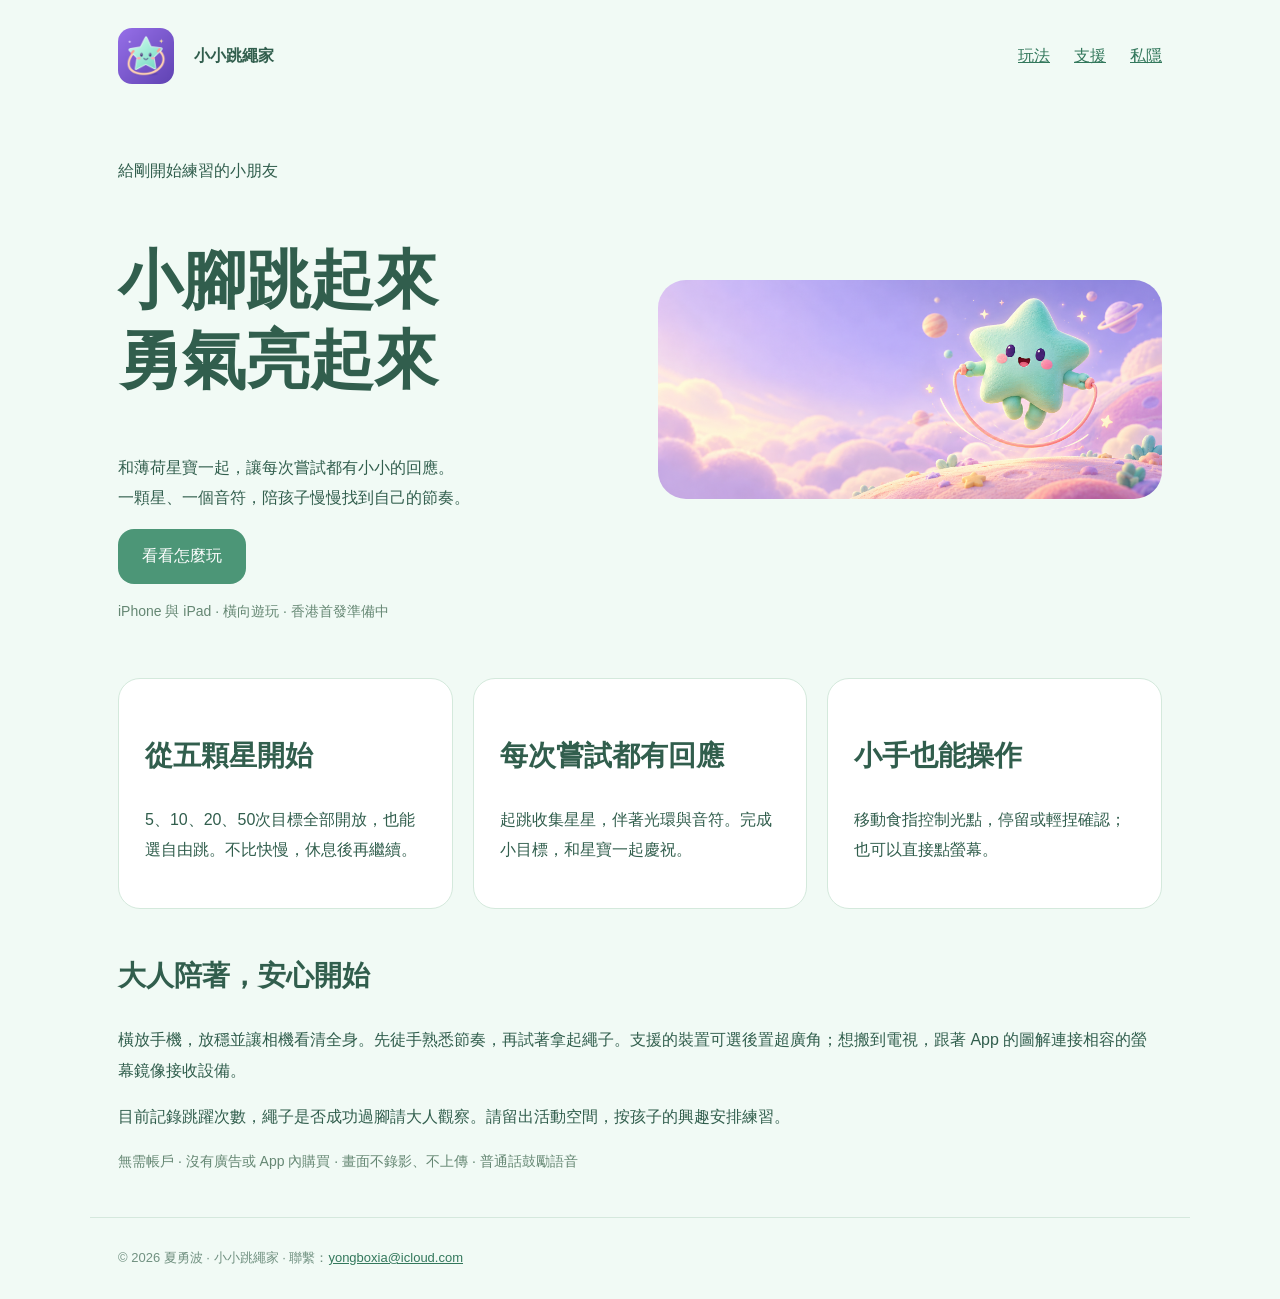
==== little-rope/index.html @ 7f932d9f "Add Little Rope Skipper product, support and privacy pages" ====
<!doctype html><html lang="zh-Hant-HK"><meta charset="utf-8"><meta name="viewport" content="width=device-width,initial-scale=1"><title>把學跳繩變成小冒險 · 小小跳繩家</title><meta name="description" content="用星星、音樂和小驚喜，陪孩子開始練習跳繩。"><link rel="stylesheet" href="style.css"><header><img src="assets/icon.png" alt="薄荷星寶"><strong>小小跳繩家</strong><nav><a href="index.html">玩法</a><a href="support.html">支援</a><a href="privacy.html">私隱</a></nav></header><main><section class="hero"><div><p>給剛開始練習的小朋友</p><h1>小腳跳起來<br>勇氣亮起來</h1><p>和薄荷星寶一起，讓每次嘗試都有小小的回應。<br>一顆星、一個音符，陪孩子慢慢找到自己的節奏。</p><a class="cta" href="#play">看看怎麼玩</a><p class="note">iPhone 與 iPad · 橫向遊玩 · 香港首發準備中</p></div><img src="assets/play-world.png" alt="薄荷星寶開心跳繩的原創宣傳插畫"></section><section class="grid" id="play"><div class="card"><h2>從五顆星開始</h2><p>5、10、20、50次目標全部開放，也能選自由跳。不比快慢，休息後再繼續。</p></div><div class="card"><h2>每次嘗試都有回應</h2><p>起跳收集星星，伴著光環與音符。完成小目標，和星寶一起慶祝。</p></div><div class="card"><h2>小手也能操作</h2><p>移動食指控制光點，停留或輕捏確認；也可以直接點螢幕。</p></div></section><section><h2>大人陪著，安心開始</h2><p>橫放手機，放穩並讓相機看清全身。先徒手熟悉節奏，再試著拿起繩子。支援的裝置可選後置超廣角；想搬到電視，跟著 App 的圖解連接相容的螢幕鏡像接收設備。</p><p>目前記錄跳躍次數，繩子是否成功過腳請大人觀察。請留出活動空間，按孩子的興趣安排練習。</p><p class="note">無需帳戶 · 沒有廣告或 App 內購買 · 畫面不錄影、不上傳 · 普通話鼓勵語音</p></section></main><footer>© 2026 夏勇波 · 小小跳繩家 · 聯繫：<a href="mailto:yongboxia@icloud.com">yongboxia@icloud.com</a></footer></html>
---- little-rope/style.css ----
*{box-sizing:border-box}body{margin:0;background:#f1faf5;color:#315e4d;font-family:-apple-system,BlinkMacSystemFont,'PingFang HK',sans-serif;line-height:1.9}header,main,footer{max-width:1100px;margin:auto;padding:28px}header{display:flex;gap:20px;align-items:center}header img{width:56px;border-radius:14px}nav{margin-left:auto;display:flex;gap:24px}a{color:#33785c}.hero{display:grid;grid-template-columns:1fr 1fr;align-items:center;gap:35px}h1{font-size:clamp(36px,5vw,64px);line-height:1.25}h2{font-size:28px}.hero img{width:100%;border-radius:28px}.cta{display:inline-block;background:#4c9677;color:#fff;padding:12px 24px;border-radius:16px;text-decoration:none}.grid{display:grid;grid-template-columns:repeat(3,1fr);gap:20px;margin:40px 0}.card{padding:26px;border:1px solid #d4e9dc;border-radius:22px;background:#fff}article{max-width:800px}footer{font-size:13px;color:#719181;border-top:1px solid #d5e8dd}.note{font-size:14px;color:#658773}@media(max-width:700px){.hero,.grid{grid-template-columns:1fr}nav{gap:12px;font-size:13px}header,main,footer{padding:20px}}
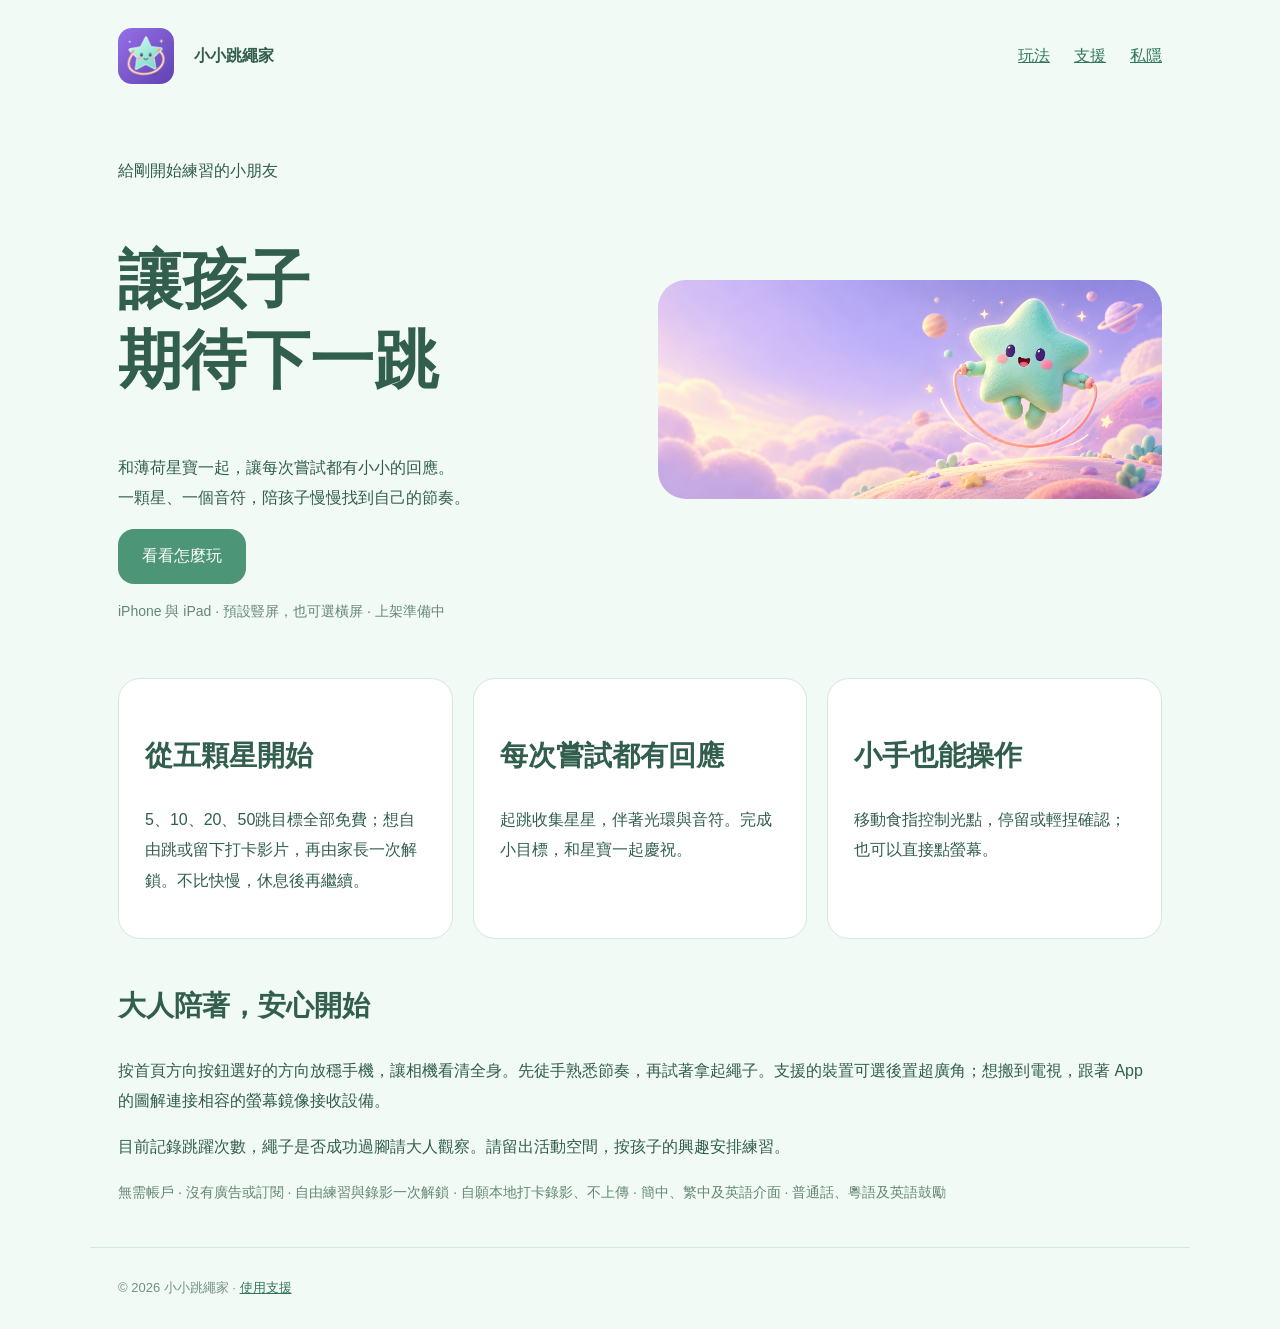
==== commit 80316dbf: "Update Little Rope Skipper free goals and optional video details" ====
--- a/little-rope/index.html
+++ b/little-rope/index.html
@@ -1 +1 @@
-<!doctype html><html lang="zh-Hant-HK"><meta charset="utf-8"><meta name="viewport" content="width=device-width,initial-scale=1"><title>把學跳繩變成小冒險 · 小小跳繩家</title><meta name="description" content="用星星、音樂和小驚喜，陪孩子開始練習跳繩。"><link rel="stylesheet" href="style.css"><header><img src="assets/icon.png" alt="薄荷星寶"><strong>小小跳繩家</strong><nav><a href="index.html">玩法</a><a href="support.html">支援</a><a href="privacy.html">私隱</a></nav></header><main><section class="hero"><div><p>給剛開始練習的小朋友</p><h1>小腳跳起來<br>勇氣亮起來</h1><p>和薄荷星寶一起，讓每次嘗試都有小小的回應。<br>一顆星、一個音符，陪孩子慢慢找到自己的節奏。</p><a class="cta" href="#play">看看怎麼玩</a><p class="note">iPhone 與 iPad · 橫向遊玩 · 香港首發準備中</p></div><img src="assets/play-world.png" alt="薄荷星寶開心跳繩的原創宣傳插畫"></section><section class="grid" id="play"><div class="card"><h2>從五顆星開始</h2><p>5、10、20、50次目標全部開放，也能選自由跳。不比快慢，休息後再繼續。</p></div><div class="card"><h2>每次嘗試都有回應</h2><p>起跳收集星星，伴著光環與音符。完成小目標，和星寶一起慶祝。</p></div><div class="card"><h2>小手也能操作</h2><p>移動食指控制光點，停留或輕捏確認；也可以直接點螢幕。</p></div></section><section><h2>大人陪著，安心開始</h2><p>橫放手機，放穩並讓相機看清全身。先徒手熟悉節奏，再試著拿起繩子。支援的裝置可選後置超廣角；想搬到電視，跟著 App 的圖解連接相容的螢幕鏡像接收設備。</p><p>目前記錄跳躍次數，繩子是否成功過腳請大人觀察。請留出活動空間，按孩子的興趣安排練習。</p><p class="note">無需帳戶 · 沒有廣告或 App 內購買 · 畫面不錄影、不上傳 · 普通話鼓勵語音</p></section></main><footer>© 2026 夏勇波 · 小小跳繩家 · 聯繫：<a href="mailto:yongboxia@icloud.com">yongboxia@icloud.com</a></footer></html>+<!doctype html><html lang="zh-Hant-HK"><meta charset="utf-8"><meta name="viewport" content="width=device-width,initial-scale=1"><title>把學跳繩變成小冒險 · 小小跳繩家</title><meta name="description" content="用星星、音樂和小驚喜，陪孩子開始練習跳繩。"><link rel="stylesheet" href="style.css"><header><img src="assets/icon.png" alt="薄荷星寶"><strong>小小跳繩家</strong><nav><a href="index.html">玩法</a><a href="support.html">支援</a><a href="privacy.html">私隱</a></nav></header><main><section class="hero"><div><p>給剛開始練習的小朋友</p><h1>讓孩子<br>期待下一跳</h1><p>和薄荷星寶一起，讓每次嘗試都有小小的回應。<br>一顆星、一個音符，陪孩子慢慢找到自己的節奏。</p><a class="cta" href="#play">看看怎麼玩</a><p class="note">iPhone 與 iPad · 預設豎屏，也可選橫屏 · 上架準備中</p></div><img src="assets/play-world.png" alt="薄荷星寶開心跳繩的原創宣傳插畫"></section><section class="grid" id="play"><div class="card"><h2>從五顆星開始</h2><p>5、10、20、50跳目標全部免費；想自由跳或留下打卡影片，再由家長一次解鎖。不比快慢，休息後再繼續。</p></div><div class="card"><h2>每次嘗試都有回應</h2><p>起跳收集星星，伴著光環與音符。完成小目標，和星寶一起慶祝。</p></div><div class="card"><h2>小手也能操作</h2><p>移動食指控制光點，停留或輕捏確認；也可以直接點螢幕。</p></div></section><section><h2>大人陪著，安心開始</h2><p>按首頁方向按鈕選好的方向放穩手機，讓相機看清全身。先徒手熟悉節奏，再試著拿起繩子。支援的裝置可選後置超廣角；想搬到電視，跟著 App 的圖解連接相容的螢幕鏡像接收設備。</p><p>目前記錄跳躍次數，繩子是否成功過腳請大人觀察。請留出活動空間，按孩子的興趣安排練習。</p><p class="note">無需帳戶 · 沒有廣告或訂閱 · 自由練習與錄影一次解鎖 · 自願本地打卡錄影、不上傳 · 簡中、繁中及英語介面 · 普通話、粵語及英語鼓勵</p></section></main><footer>© 2026 小小跳繩家 · <a href="support.html">使用支援</a></footer></html>
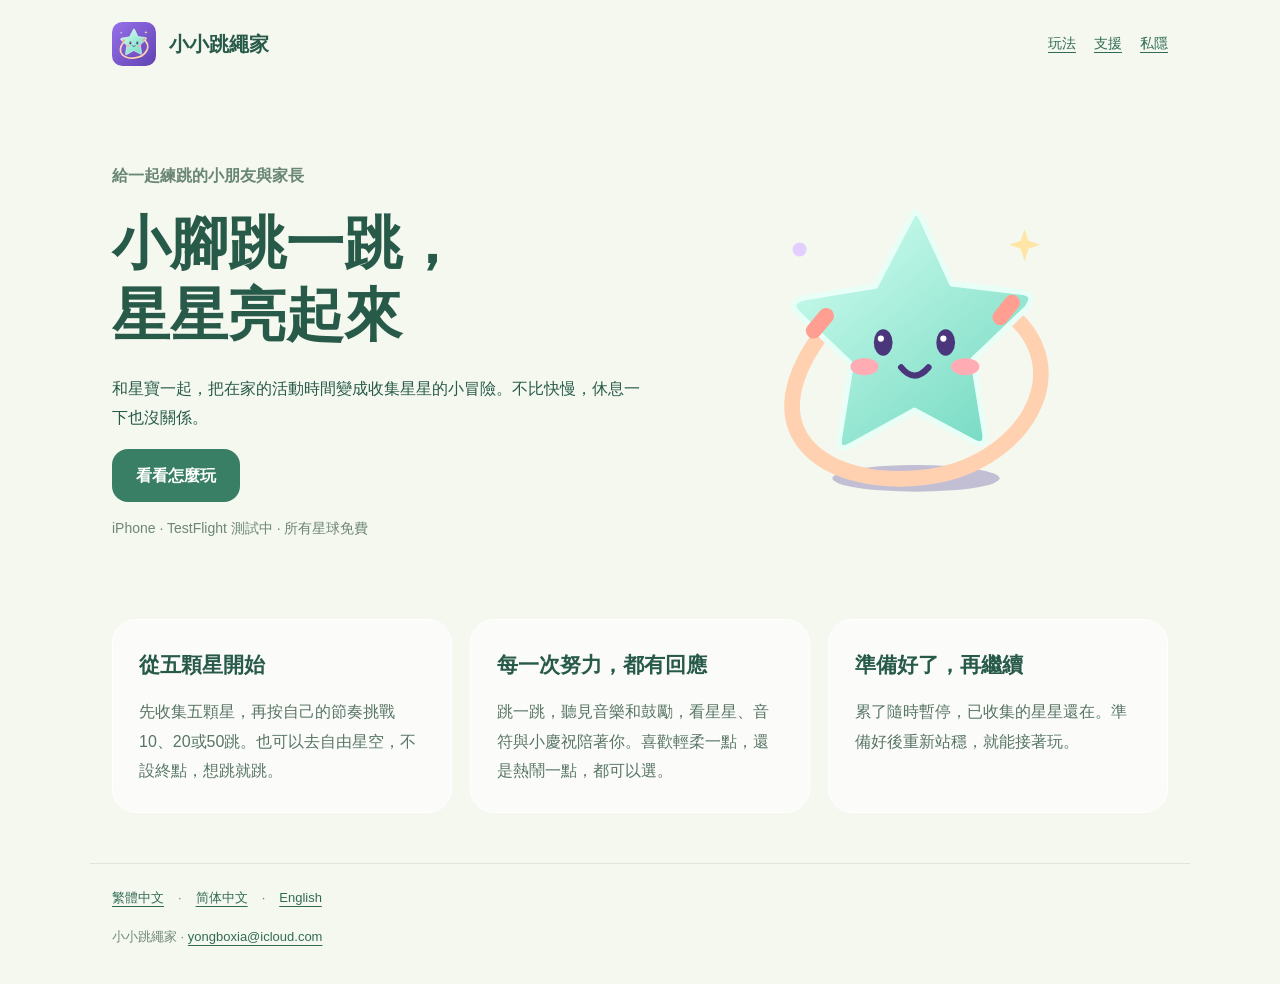
==== commit 21976b7b: "Update Little Rope Skipper iPhone launch materials" ====
--- a/little-rope/index.html
+++ b/little-rope/index.html
@@ -1 +1 @@
-<!doctype html><html lang="zh-Hant-HK"><meta charset="utf-8"><meta name="viewport" content="width=device-width,initial-scale=1"><title>把學跳繩變成小冒險 · 小小跳繩家</title><meta name="description" content="用星星、音樂和小驚喜，陪孩子開始練習跳繩。"><link rel="stylesheet" href="style.css"><header><img src="assets/icon.png" alt="薄荷星寶"><strong>小小跳繩家</strong><nav><a href="index.html">玩法</a><a href="support.html">支援</a><a href="privacy.html">私隱</a></nav></header><main><section class="hero"><div><p>給剛開始練習的小朋友</p><h1>讓孩子<br>期待下一跳</h1><p>和薄荷星寶一起，讓每次嘗試都有小小的回應。<br>一顆星、一個音符，陪孩子慢慢找到自己的節奏。</p><a class="cta" href="#play">看看怎麼玩</a><p class="note">iPhone 與 iPad · 預設豎屏，也可選橫屏 · 上架準備中</p></div><img src="assets/play-world.png" alt="薄荷星寶開心跳繩的原創宣傳插畫"></section><section class="grid" id="play"><div class="card"><h2>從五顆星開始</h2><p>5、10、20、50跳目標全部免費；想自由跳或留下打卡影片，再由家長一次解鎖。不比快慢，休息後再繼續。</p></div><div class="card"><h2>每次嘗試都有回應</h2><p>起跳收集星星，伴著光環與音符。完成小目標，和星寶一起慶祝。</p></div><div class="card"><h2>小手也能操作</h2><p>移動食指控制光點，停留或輕捏確認；也可以直接點螢幕。</p></div></section><section><h2>大人陪著，安心開始</h2><p>按首頁方向按鈕選好的方向放穩手機，讓相機看清全身。先徒手熟悉節奏，再試著拿起繩子。支援的裝置可選後置超廣角；想搬到電視，跟著 App 的圖解連接相容的螢幕鏡像接收設備。</p><p>目前記錄跳躍次數，繩子是否成功過腳請大人觀察。請留出活動空間，按孩子的興趣安排練習。</p><p class="note">無需帳戶 · 沒有廣告或訂閱 · 自由練習與錄影一次解鎖 · 自願本地打卡錄影、不上傳 · 簡中、繁中及英語介面 · 普通話、粵語及英語鼓勵</p></section></main><footer>© 2026 小小跳繩家 · <a href="support.html">使用支援</a></footer></html>+<!doctype html><html lang="zh-Hant"><head><meta charset="utf-8"><meta name="viewport" content="width=device-width,initial-scale=1"><title>小小跳繩家 · 小小跳繩家</title><meta name="description" content="和星寶一起，把在家的活動時間變成收集星星的小冒險。不比快慢，休息一下也沒關係。"><link rel="stylesheet" href="style.css"></head><body><header><img src="assets/logo.svg" alt=""><strong>小小跳繩家</strong><nav><a href="index.html">玩法</a><a href="support.html">支援</a><a href="privacy.html">私隱</a></nav></header><main><section class="hero"><div><p class="eyebrow">給一起練跳的小朋友與家長</p><h1>小腳跳一跳，<br>星星亮起來</h1><p>和星寶一起，把在家的活動時間變成收集星星的小冒險。不比快慢，休息一下也沒關係。</p><a class="cta" href="#play">看看怎麼玩</a><p class="note">iPhone · TestFlight 測試中 · 所有星球免費</p></div><img src="assets/starfriend.svg" alt="Minty"></section><section class="grid" id="play"><section class="card"><h2>從五顆星開始</h2><p>先收集五顆星，再按自己的節奏挑戰10、20或50跳。也可以去自由星空，不設終點，想跳就跳。</p></section><section class="card"><h2>每一次努力，都有回應</h2><p>跳一跳，聽見音樂和鼓勵，看星星、音符與小慶祝陪著你。喜歡輕柔一點，還是熱鬧一點，都可以選。</p></section><section class="card"><h2>準備好了，再繼續</h2><p>累了隨時暫停，已收集的星星還在。準備好後重新站穩，就能接著玩。</p></section></section></main><footer><div class="languages"><a href="index.html" lang="zh-Hant">繁體中文</a> · <a href="zh-Hans/index.html" lang="zh-Hans">简体中文</a> · <a href="en/index.html" lang="en">English</a></div><p>小小跳繩家 · <a href="mailto:yongboxia@icloud.com">yongboxia@icloud.com</a></p></footer></body></html>
--- a/little-rope/style.css
+++ b/little-rope/style.css
@@ -1 +1 @@
-*{box-sizing:border-box}body{margin:0;background:#f1faf5;color:#315e4d;font-family:-apple-system,BlinkMacSystemFont,'PingFang HK',sans-serif;line-height:1.9}header,main,footer{max-width:1100px;margin:auto;padding:28px}header{display:flex;gap:20px;align-items:center}header img{width:56px;border-radius:14px}nav{margin-left:auto;display:flex;gap:24px}a{color:#33785c}.hero{display:grid;grid-template-columns:1fr 1fr;align-items:center;gap:35px}h1{font-size:clamp(36px,5vw,64px);line-height:1.25}h2{font-size:28px}.hero img{width:100%;border-radius:28px}.cta{display:inline-block;background:#4c9677;color:#fff;padding:12px 24px;border-radius:16px;text-decoration:none}.grid{display:grid;grid-template-columns:repeat(3,1fr);gap:20px;margin:40px 0}.card{padding:26px;border:1px solid #d4e9dc;border-radius:22px;background:#fff}article{max-width:800px}footer{font-size:13px;color:#719181;border-top:1px solid #d5e8dd}.note{font-size:14px;color:#658773}@media(max-width:700px){.hero,.grid{grid-template-columns:1fr}nav{gap:12px;font-size:13px}header,main,footer{padding:20px}}+*{box-sizing:border-box}html{scroll-behavior:smooth}body{margin:0;background:#f4f8ef;color:#285a49;font:16px/1.85 -apple-system,BlinkMacSystemFont,"PingFang SC",sans-serif}a{color:#326b55;text-underline-offset:4px}header,main,footer{max-width:1100px;margin:auto;padding:22px}header{display:flex;align-items:center;gap:13px}header img{width:44px;height:44px}header strong{font-size:20px}nav{margin-left:auto;display:flex;flex-wrap:wrap;gap:18px;font-size:14px}.hero{display:grid;grid-template-columns:1.05fr 1fr;align-items:center;gap:24px;padding:35px 0}.hero h1{font-size:clamp(34px,5vw,58px);line-height:1.25;margin:12px 0 22px}.hero>img{width:100%;max-width:400px;justify-self:center}.eyebrow{color:#698574;font-weight:700}.note,.date{font-size:14px;color:#6e8577}.cta{display:inline-block;background:#397f65;color:white;padding:12px 24px;border-radius:16px;text-decoration:none;font-weight:700}.grid{display:grid;grid-template-columns:repeat(3,1fr);gap:18px;margin:28px 0}.card,article{border:1px solid #fff;border-radius:24px;background:#ffffffad;padding:26px}.card h2{font-size:21px;margin:0 0 12px}.card p{margin:0;color:#587565}article{max-width:880px;margin:18px auto}article h1{font-size:36px;line-height:1.3;margin:0 0 20px}article h2{font-size:22px;line-height:1.5;margin:28px 0 12px}article p{margin:12px 0}footer{font-size:13px;color:#718779;border-top:1px solid #dce6d9}.languages{display:flex;gap:14px;flex-wrap:wrap;font-size:13px;margin-bottom:15px}.tag{display:inline-block;background:#e2eddf;padding:5px 13px;border-radius:20px;font-size:13px}@media(max-width:700px){body{font-size:15px}header{flex-wrap:wrap;padding:16px}header strong{font-size:18px}nav{gap:15px}.hero{grid-template-columns:1fr;gap:12px;padding:15px 0}.hero>img{width:64%;grid-row:1;max-width:260px}.hero h1{font-size:36px}.grid{grid-template-columns:1fr;gap:12px}.card{padding:23px}main{padding:16px}article{padding:22px}article h1{font-size:29px}article h2{font-size:20px}}
